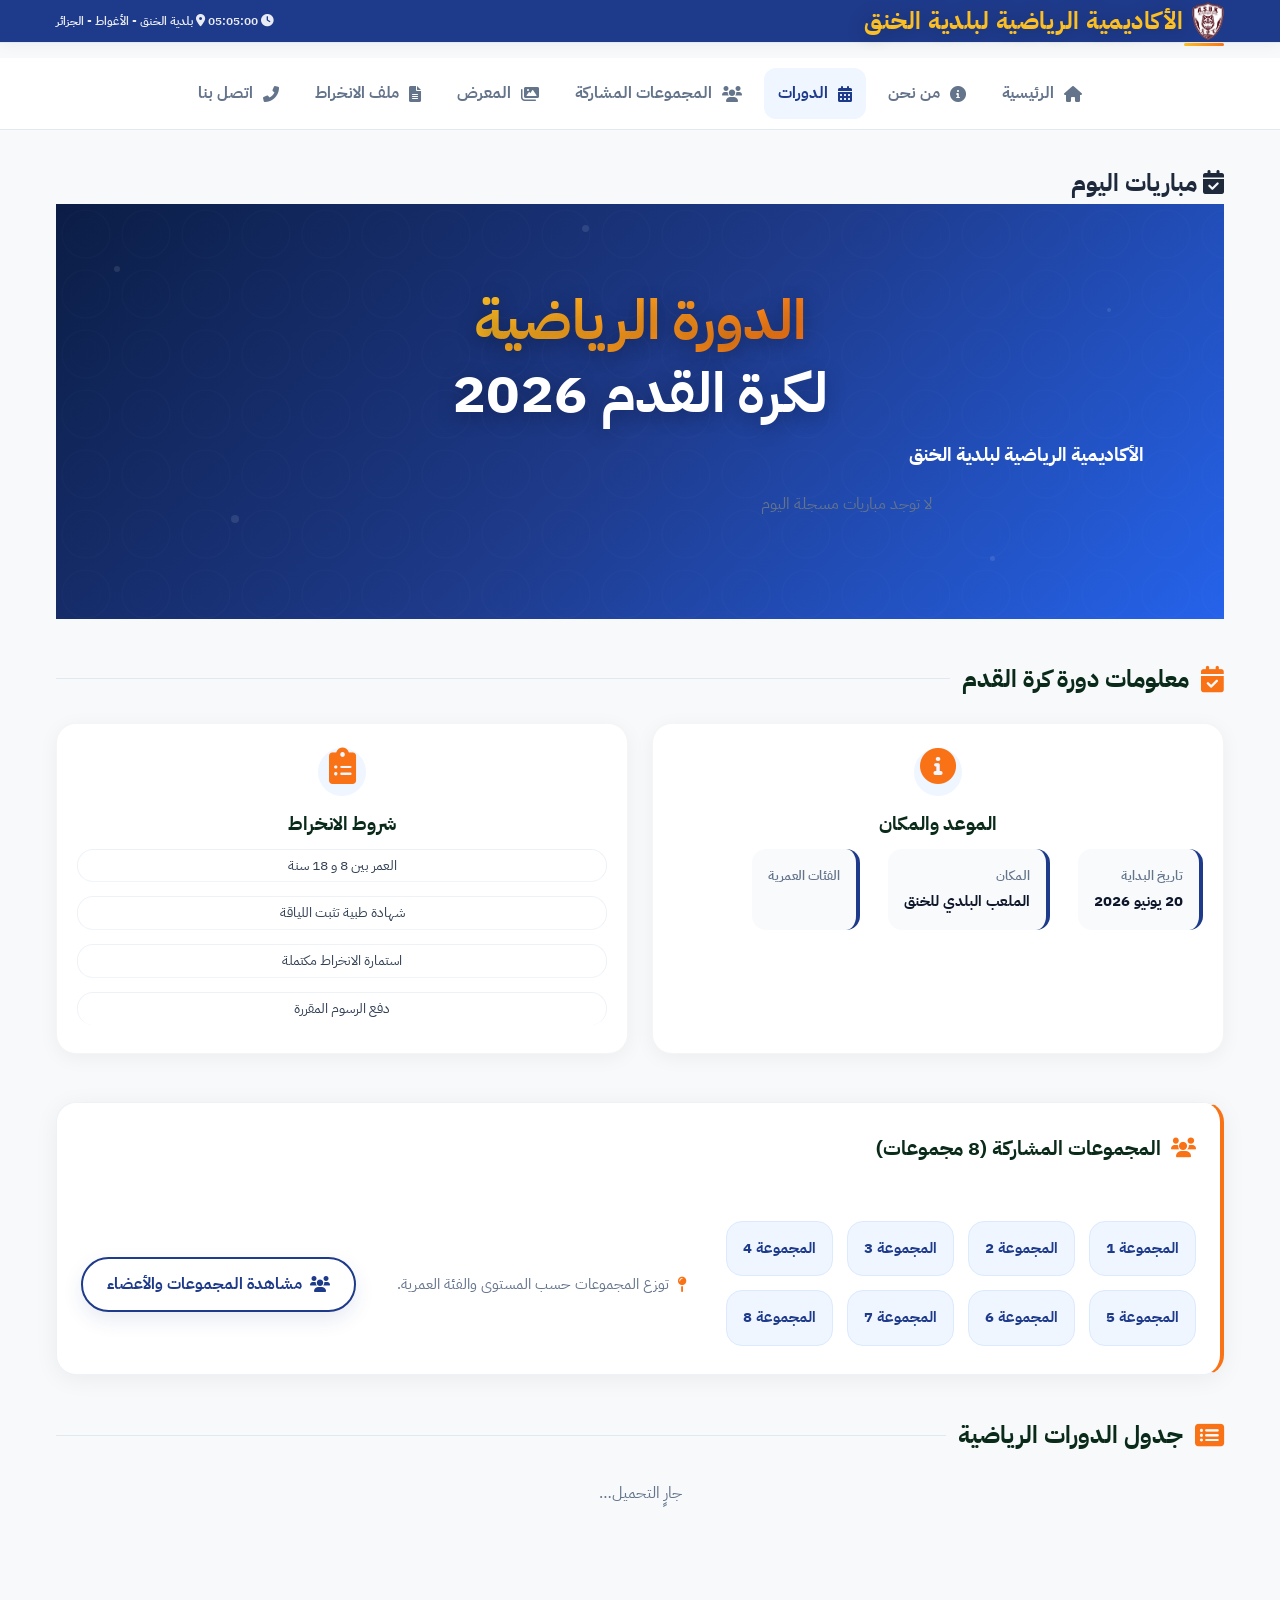
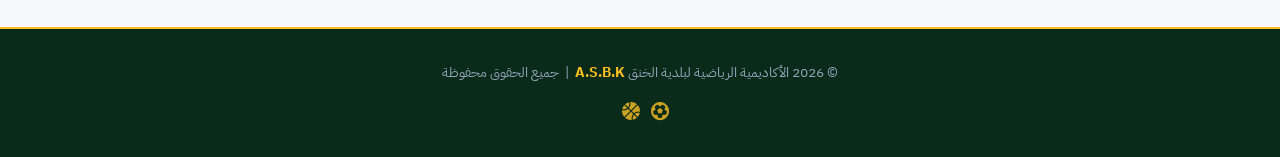
==== courses.html @ 7b136659 "Add files via upload" ====
<!DOCTYPE html>
<html lang="ar" dir="rtl">
<head>
    <meta charset="UTF-8">
    <meta name="viewport" content="width=device-width, initial-scale=1.0">
    <title>الدورات الرياضية - A.S.B.K</title>
    <link rel="stylesheet" href="https://cdnjs.cloudflare.com/ajax/libs/font-awesome/6.0.0-beta3/css/all.min.css">
    <link href="https://fonts.googleapis.com/css2?family=Material+Symbols+Outlined:wght,FILL@100..700,0..1&display=swap" rel="stylesheet">
    <link rel="stylesheet" href="styles.css">
</head>
<style>
        * {
            margin: 0;
            padding: 0;
            box-sizing: border-box;
            -webkit-tap-highlight-color: transparent;
        }

        body {
            font-family: 'IBM Plex Sans Arabic', sans-serif;
            background-color: #f7f9fb;
            color: #1e293b;
            min-height: 100vh;
            display: flex;
            flex-direction: column;
            overflow-x: hidden;
        }

        /* Hero Section Styles */
        .hero-gradient {
            background: linear-gradient(135deg, #0b1d45 0%, #1e3a8a 50%, #2563eb 100%);
            position: relative;
            overflow: hidden;
            padding: 50px 16px 70px;
            min-height: auto;
        }

        .hero-gradient::before {
            content: '';
            position: absolute;
            inset: 0;
            background: url('data:image/svg+xml,<svg xmlns="http://www.w3.org/2000/svg" viewBox="0 0 100 100"><circle cx="50" cy="50" r="40" fill="none" stroke="rgba(255,255,255,0.05)" stroke-width="2"/><circle cx="50" cy="50" r="25" fill="none" stroke="rgba(255,255,255,0.03)" stroke-width="1"/></svg>') repeat;
            background-size: 60px 60px;
            opacity: 0.3;
            pointer-events: none;
        }

        .hero-particles {
            position: absolute;
            inset: 0;
            overflow: hidden;
            pointer-events: none;
        }

        .particle {
            position: absolute;
            width: 4px;
            height: 4px;
            background: rgba(255, 255, 255, 0.1);
            border-radius: 50%;
            animation: float-particle 20s infinite linear;
        }

        .particle:nth-child(1) {
            left: 5%;
            top: 15%;
            animation-delay: 0s;
            width: 6px;
            height: 6px;
        }
        .particle:nth-child(2) {
            left: 90%;
            top: 25%;
            animation-delay: 3s;
            width: 4px;
            height: 4px;
        }
        .particle:nth-child(3) {
            left: 15%;
            top: 75%;
            animation-delay: 5s;
            width: 8px;
            height: 8px;
        }
        .particle:nth-child(4) {
            left: 80%;
            top: 85%;
            animation-delay: 7s;
            width: 5px;
            height: 5px;
        }
        .particle:nth-child(5) {
            left: 45%;
            top: 5%;
            animation-delay: 10s;
            width: 7px;
            height: 7px;
        }

        @keyframes float-particle {
            0% {
                transform: translateY(0px) rotate(0deg);
                opacity: 0;
            }
            10% {
                opacity: 1;
            }
            90% {
                opacity: 1;
            }
            100% {
                transform: translateY(-100vh) rotate(720deg);
                opacity: 0;
            }
        }

        .hero-title {
            text-shadow: 0 4px 20px rgba(0, 0, 0, 0.3);
            animation: fadeSlideDown 0.6s ease-out;
            font-size: clamp(24px, 7vw, 56px);
            line-height: 1.3;
            text-align: center;
            color: #fff;
        }

        .hero-title .highlight {
            background: linear-gradient(135deg, #fbbf24, #f97316);
            -webkit-background-clip: text;
            -webkit-text-fill-color: transparent;
            background-clip: text;
            display: inline-block;
        }

        .match-card {
            background: rgba(255, 255, 255, 0.06);
            backdrop-filter: blur(8px);
            -webkit-backdrop-filter: blur(8px);
            border: 1px solid rgba(255, 255, 255, 0.08);
            transition: transform 0.3s ease, box-shadow 0.3s ease;
            animation: fadeSlideUp 0.6s ease-out 0.15s both;
            padding: 20px 16px !important;
            border-radius: 20px !important;
        }

        .match-card:active {
            transform: scale(0.98);
        }

        .team-circle {
            width: clamp(56px, 15vw, 80px);
            height: clamp(56px, 15vw, 80px);
            border-radius: 50%;
            display: flex;
            align-items: center;
            justify-content: center;
            font-size: clamp(10px, 2.5vw, 14px);
            font-weight: 700;
            color: white;
            box-shadow: 0 8px 25px rgba(0, 0, 0, 0.3);
            transition: transform 0.2s ease;
            position: relative;
            flex-shrink: 0;
        }

        .team-circle:active {
            transform: scale(0.95);
        }

        .team-circle.red {
            background: linear-gradient(135deg, #dc2626, #991b1b);
        }

        .team-circle.blue {
            background: linear-gradient(135deg, #2563eb, #1e3a8a);
        }

        .team-circle i {
            font-size: clamp(16px, 4vw, 28px);
        }

        .team-name {
            font-size: clamp(14px, 3.5vw, 24px);
            font-weight: 700;
            color: white;
            margin-top: 6px;
        }

        .vs-badge {
            background: linear-gradient(135deg, #f97316, #ea580c);
            width: clamp(40px, 10vw, 60px);
            height: clamp(40px, 10vw, 60px);
            border-radius: 50%;
            display: flex;
            align-items: center;
            justify-content: center;
            font-size: clamp(14px, 3.5vw, 20px);
            font-weight: 900;
            color: white;
            box-shadow: 0 0 30px rgba(249, 115, 22, 0.3);
            animation: pulse-vs 2s infinite;
            flex-shrink: 0;
        }

        @keyframes pulse-vs {
            0%,
            100% {
                transform: scale(1);
                box-shadow: 0 0 20px rgba(249, 115, 22, 0.3);
            }
            50% {
                transform: scale(1.06);
                box-shadow: 0 0 40px rgba(249, 115, 22, 0.5);
            }
        }

        .match-info {
            font-size: clamp(12px, 2.8vw, 18px);
            color: rgba(255, 255, 255, 0.8);
        }

        .match-info i {
            color: #fbbf24;
        }

        .matches-grid {
            display: grid;
            grid-template-columns: 1fr;
            gap: 20px;
            margin-top: 20px;
        }

        .match-row {
            display: flex;
            align-items: center;
            justify-content: center;
            gap: clamp(16px, 4vw, 40px);
            padding: 8px 0;
        }

        .match-divider {
            display: none;
        }

        /* Countdown Styles */
        .countdown-grid {
            display: grid;
            grid-template-columns: repeat(4, 1fr);
            gap: 8px;
            max-width: 320px;
            margin: 0 auto;
        }

        .countdown-item {
            background: rgba(255, 255, 255, 0.06);
            backdrop-filter: blur(4px);
            -webkit-backdrop-filter: blur(4px);
            border: 1px solid rgba(255, 255, 255, 0.08);
            border-radius: 12px;
            padding: 10px 4px;
            text-align: center;
            transition: all 0.2s ease;
        }

        .countdown-item:active {
            transform: scale(0.95);
        }

        .countdown-number {
            font-size: clamp(20px, 6vw, 36px);
            font-weight: 800;
            display: block;
            line-height: 1.2;
            background: linear-gradient(135deg, #fbbf24, #f59e0b);
            -webkit-background-clip: text;
            -webkit-text-fill-color: transparent;
            background-clip: text;
            font-variant-numeric: tabular-nums;
        }

        .countdown-label {
            font-size: clamp(9px, 2vw, 12px);
            text-transform: uppercase;
            opacity: 0.6;
            letter-spacing: 0.5px;
            display: block;
            margin-top: 2px;
            color: #e2e8f0;
            font-weight: 500;
        }

        .countdown-message {
            font-size: clamp(13px, 3vw, 18px);
            color: rgba(255, 255, 255, 0.8);
            display: flex;
            align-items: center;
            justify-content: center;
            gap: 8px;
            flex-wrap: wrap;
            padding: 0 8px;
        }

        .countdown-message i {
            color: #fbbf24;
        }

        /* Buttons */
        .hero-buttons {
            display: flex;
            flex-direction: column;
            align-items: center;
            gap: 10px;
            width: 100%;
            max-width: 320px;
            margin: 0 auto;
        }

        .hero-btn {
            padding: 14px 20px;
            border-radius: 14px;
            font-weight: 700;
            font-size: clamp(14px, 3.2vw, 16px);
            transition: all 0.2s ease;
            display: inline-flex;
            align-items: center;
            justify-content: center;
            gap: 10px;
            text-decoration: none;
            width: 100%;
            min-height: 52px;
            touch-action: manipulation;
            -webkit-tap-highlight-color: transparent;
        }

        .hero-btn:active {
            transform: scale(0.96);
        }

        .hero-btn-primary {
            background: linear-gradient(135deg, #f97316, #ea580c);
            color: white;
            box-shadow: 0 8px 30px rgba(249, 115, 22, 0.25);
        }

        .hero-btn-primary:active {
            box-shadow: 0 4px 15px rgba(249, 115, 22, 0.3);
        }

        .hero-btn-secondary {
            background: rgba(255, 255, 255, 0.08);
            color: white;
            border: 1px solid rgba(255, 255, 255, 0.15);
            backdrop-filter: blur(8px);
            -webkit-backdrop-filter: blur(8px);
        }

        .hero-btn-secondary:active {
            background: rgba(255, 255, 255, 0.15);
        }

        /* Animations */
        @keyframes fadeSlideDown {
            from {
                opacity: 0;
                transform: translateY(-20px);
            }
            to {
                opacity: 1;
                transform: translateY(0);
            }
        }

        @keyframes fadeSlideUp {
            from {
                opacity: 0;
                transform: translateY(20px);
            }
            to {
                opacity: 1;
                transform: translateY(0);
            }
        }

        /* Container */
        .container-custom {
            width: 100%;
            max-width: 480px;
            margin: 0 auto;
            padding: 0 8px;
        }

        /* Mobile First - extra small screens */
        @media (max-width: 360px) {
            .hero-gradient {
                padding: 30px 8px 40px;
            }

            .countdown-grid {
                gap: 5px;
                max-width: 260px;
            }

            .countdown-item {
                padding: 6px 2px;
                border-radius: 10px;
            }

            .countdown-number {
                font-size: 18px;
            }

            .hero-btn {
                padding: 12px 16px;
                font-size: 13px;
                min-height: 46px;
            }

            .match-card {
                padding: 14px 10px !important;
            }

            .vs-badge {
                width: 34px;
                height: 34px;
                font-size: 12px;
            }
        }

        /* Tablet and small laptops */
        @media (min-width: 768px) {
            .hero-gradient {
                padding: 80px 24px 100px;
                min-height: auto;
            }

            .container-custom {
                max-width: 768px;
            }

            .hero-buttons {
                flex-direction: row;
                max-width: 100%;
                justify-content: center;
                gap: 16px;
            }

            .hero-btn {
                width: auto;
                min-width: 180px;
                padding: 16px 32px;
            }

            .match-card {
                padding: 40px 48px !important;
                border-radius: 28px !important;
            }

            .countdown-grid {
                max-width: 400px;
                gap: 12px;
            }

            .countdown-item {
                padding: 16px 12px;
                border-radius: 16px;
            }
        }

        @media (min-width: 1024px) {
            .container-custom {
                max-width: 1024px;
            }

            .hero-btn {
                min-width: 200px;
                padding: 18px 40px;
                font-size: 18px;
            }

            .hero-btn:hover {
                transform: translateY(-3px) scale(1.02);
            }

            .hero-btn-primary:hover {
                box-shadow: 0 12px 40px rgba(249, 115, 22, 0.5);
            }

            .hero-btn-secondary:hover {
                background: rgba(255, 255, 255, 0.15);
                border-color: rgba(255, 255, 255, 0.3);
            }

            .team-circle:hover {
                transform: scale(1.08) rotate(-5deg);
            }

            .matches-grid {
                grid-template-columns: 1fr 1fr;
                gap: 24px;
                max-width: 800px;
                margin-left: auto;
                margin-right: auto;
            }

            .match-card {
                padding: 32px 24px !important;
            }
        }
    </style>
<body data-page="courses">

<div class="top-bar">
    <div class="academy-strip">
        <div class="container academy-strip-inner">
            <div class="academy-name"><img src="logo.png" alt="شعار الأكاديمية" ><span>الأكاديمية الرياضية لبلدية الخنق</span></div>
            <div class="academy-details">
                <span><i class="fas fa-clock"></i> <span class="current-datetime"></span></span>
                <span><i class="fas fa-map-marker-alt"></i> بلدية الخنق - الأغواط - الجزائر</span>
            </div>
        </div>
    </div>
    <div class="mobile-appbar">
        <button type="button" id="hamburger" class="material-symbols-outlined text-primary dark:text-primary-fixed hover:opacity-80 transition-opacity active:scale-95 transition-transform duration-200" aria-label="القائمة" aria-expanded="false">
            menu
        </button>
        <h1 class="font-headline-md text-headline-md font-bold text-primary dark:text-primary-fixed">
            A.S.B.K
        </h1>
    </div>
</div>

<div class="navbar">
    <div class="container">
        <ul class="nav-links" id="navLinks">
            <li><a href="index.html"><i class="fas fa-home"></i> الرئيسية</a></li>
            <li><a href="about.html"><i class="fas fa-info-circle"></i> من نحن</a></li>
            <li><a href="courses.html" class="active"><i class="fas fa-calendar-alt"></i> الدورات</a></li>
            <li><a href="teams.html"><i class="fas fa-users"></i> المجموعات المشاركة</a></li>
            <li><a href="gallery.html"><i class="fas fa-images"></i> المعرض</a></li>
            <li><a href="enroll.html"><i class="fas fa-file-alt"></i> ملف الانخراط</a></li>
            <li><a href="contact.html"><i class="fas fa-phone-alt"></i> اتصل بنا</a></li>
        </ul>
    </div>
</div>

<div class="container">
    <section>
        <h2 class="section-match"><i class="fas fa-calendar-check"></i>  مباريات اليوم </h2>
       
        <!-- Hero Section -->
        <section class="hero-gradient" role="banner" aria-label="القسم الرئيسي">
            <!-- Floating Particles -->
            <div class="hero-particles">
                <div class="particle"></div>
                <div class="particle"></div>
                <div class="particle"></div>
                <div class="particle"></div>
                <div class="particle"></div>
            </div>

            <div class="container-custom relative z-10 text-center">
                <!-- Title -->
                <h1 class="hero-title font-black mb-4 md:mb-6 text-white">
                    <span class="highlight">الدورة الرياضية</span>
                    <br class="block sm:hidden">
                    لكرة القدم 2026
                </h1>
                <h3  style="color: white;">  الأكاديمية الرياضية لبلدية الخنق </h3>
                <!-- Match Card -->
                <div class="matches-grid" id="matchesContainer">
                    <p class="loading-text-simple">جارٍ تحميل المباريات…</p>
                </div>

                <!-- Countdown Timer -->
                
                
            </div>
        </section>
    </main>
        <h2 class="section-title"><i class="fas fa-calendar-check"></i> معلومات دورة كرة القدم</h2>
        <div class="card-grid">
            <div class="card">
                <i class="fas fa-info-circle"></i>
                <h3>الموعد والمكان</h3>
                <div class="tournament-meta">
                    <div class="meta-item">
                        <strong>تاريخ البداية</strong>
                        <span data-key="start_date">20 يونيو 2026</span>
                    </div>
                    <div class="meta-item">
                        <strong>المكان</strong>
                        <span data-key="location">الملعب البلدي للخنق</span>
                    </div>
                    <div class="meta-item">
                        <strong>الفئات العمرية</strong>
                        <span data-key="age_groups">    </span>
                    </div>
                </div>
            </div>
            <div class="card">
                <i class="fas fa-clipboard-list"></i>
                <h3>شروط الانخراط</h3>
                <ul id="enrollmentConditionsContainer" class="conditions-list">
                    <li>العمر بين 8 و 18 سنة</li>
                    <li>شهادة طبية تثبت اللياقة</li>
                    <li>استمارة الانخراط مكتملة</li>
                    <li>دفع الرسوم المقررة</li>
                </ul>
                </div>
        </div>

        <div class="tournament-info">
            <h3 class="info-title"><i class="fas fa-users"></i> المجموعات المشاركة (8 مجموعات)</h3>
            <div class="groups-list">
                <span>المجموعة 1</span>
                <span>المجموعة 2</span>
                <span>المجموعة 3</span>
                <span>المجموعة 4</span>
                <span>المجموعة 5</span>
                <span>المجموعة 6</span>
                <span>المجموعة 7</span>
                <span>المجموعة 8</span>
            </div>
            <p class="groups-note"><i class="fas fa-map-pin"></i> توزع المجموعات حسب المستوى والفئة العمرية.</p>
            <a href="teams.html" class="btn btn-outline"><i class="fas fa-users"></i> مشاهدة المجموعات والأعضاء</a>
        </div>

        <h2 class="section-title" class="mt-40 section-title"><i class="fas fa-list-alt"></i> جدول الدورات الرياضية</h2>
        <div class="card-grid" id="coursesContainer"><p class="loading-text">جارٍ التحميل…</p></div>
    </section>
</div>

<footer>
    <div class="container">
        <p>© 2026 الأكاديمية الرياضية لبلدية الخنق <strong>A.S.B.K</strong> &nbsp;|&nbsp; جميع الحقوق محفوظة</p>
        <p class="footer-text">
            <i class="fas fa-futbol"></i> <i class="fas fa-basketball-ball"></i> <i class="fas fa-hand-ball"></i>
        </p>
    </div>
</footer>

<script>
    const hamburger = document.getElementById('hamburger');
    const navLinks = document.getElementById('navLinks');

    hamburger.addEventListener('click', () => {
        navLinks.classList.toggle('open');
        hamburger.setAttribute('aria-expanded', navLinks.classList.contains('open'));
        hamburger.textContent = navLinks.classList.contains('open') ? 'close' : 'menu';
    });

    document.querySelectorAll('.nav-links a').forEach(link => {
        link.addEventListener('click', () => {
            navLinks.classList.remove('open');
            hamburger.setAttribute('aria-expanded', 'false');
            hamburger.textContent = 'menu';
        });
    });
</script>

<script src="site.js"></script>
</body>
</html>
---- styles.css ----
@import url('https://fonts.googleapis.com/css2?family=IBM+Plex+Sans+Arabic:wght@300;400;500;600;700;800;900&display=swap');

* {
    margin: 0;
    padding: 0;
    box-sizing: border-box;
}

:root {
    --primary: #1e3a8a;
    --primary-light: #3b82f6;
    --secondary: #f97316;
    --secondary-dark: #ea580c;
    --dark: #1e293b;
    --muted: #64748b;
    --light: #f7f9fb;
    --surface: #ffffff;
    --line: #e2e8f0;
    --soft-blue: #eff6ff;
    --soft-orange: #fff7ed;
    --shadow: 0 10px 30px rgba(30, 58, 138, 0.08);
    --shadow-hover: 0 18px 42px rgba(30, 58, 138, 0.14);
    --radius: 16px;
}

html {
    scroll-behavior: smooth;
}

body {
    min-height: 100vh;
    display: flex;
    flex-direction: column;
    background-color: var(--light);
    background-image: radial-gradient(rgba(30, 58, 138, 0.06) 0.7px, transparent 0.7px);
    background-size: 24px 24px;
    color: var(--dark);
    font-family: 'IBM Plex Sans Arabic', Tahoma, 'Segoe UI', sans-serif;
    line-height: 1.7;
}

a {
    color: inherit;
    text-decoration: none;
}

.container {
    width: min(100% - 32px, 1200px);
    margin-inline: auto;
    padding: 0;
}

/* Top identity bar */
.top-bar {
    position: sticky;
    top: 0;
    z-index: 1000;
    background: rgba(255, 255, 255, 0.92);
    border-bottom: 1px solid var(--line);
    box-shadow: 0 2px 14px rgba(15, 23, 42, 0.05);
    backdrop-filter: blur(10px);
}

.academy-strip {
    background: var(--primary);
    color: #fff;
    padding: 2px 0;
}

.academy-strip-inner {
    display: flex;
    justify-content: space-between;
    align-items: center;
    gap: 18px;
}

.academy-name {
    color: #fbbf24;
    font-weight: 800;
    font-size: clamp(18px, 4vw, 24px);
    text-shadow: 0 2px 20px rgba(0, 0, 0, 0.3);
    letter-spacing: 0.5px;
    line-height: 1.2;
    position: relative;
    display: flex;
    align-items: center;
    gap: 8px;
}

.academy-name img {
    height: 38px !important;
    width: auto !important;
    margin: 0 !important;
}

.academy-name::after {
    content: '';
    position: absolute;
    bottom: -6px;
    right: 0;
    width: 40px;
    height: 3px;
    background: linear-gradient(90deg, #fbbf24, #f97316);
    border-radius: 2px;
}

.academy-details {
    color: rgba(255, 255, 255, 0.9);
    font-size: 0.78rem;
    font-weight: 600;
}

.mobile-appbar {
    width: min(100%, 1200px);
    min-height: 60px;
    margin-inline: auto;
    padding: 0 16px;
    display: flex;
    align-items: center;
    justify-content: space-between;
    gap: 16px;
}

.material-symbols-outlined {
    font-family: 'Material Symbols Outlined';
    font-weight: normal;
    font-style: normal;
    font-size: 24px;
    line-height: 1;
    letter-spacing: normal;
    text-transform: none;
    display: inline-block;
    white-space: nowrap;
    direction: ltr;
    -webkit-font-feature-settings: 'liga';
    -webkit-font-smoothing: antialiased;
    font-variation-settings: 'FILL' 0, 'wght' 500, 'GRAD' 0, 'opsz' 48;
}

.mobile-appbar button {
    width: 44px;
    height: 44px;
    display: grid;
    place-items: center;
    border: 0;
    border-radius: 12px;
    background: transparent;
    color: var(--primary);
    cursor: pointer;
    transition: opacity 0.2s ease, transform 0.2s ease, background 0.2s ease;
}

.mobile-appbar button:hover {
    background: var(--soft-blue);
    opacity: 0.86;
}

.mobile-appbar button:active {
    transform: scale(0.95);
}

.mobile-appbar h1 {
    color: var(--primary);
    font-size: 1.7rem;
    font-weight: 900;
    line-height: 1;
}

.mobile-crest {
    width: 42px;
    height: 42px;
    overflow: hidden;
    border: 2px solid var(--secondary);
    border-radius: 999px;
    box-shadow: 0 8px 18px rgba(249, 115, 22, 0.18);
}

.mobile-crest img {
    width: 100%;
    height: 100%;
    display: block;
    object-fit: cover;
}

.logo-area {
    display: flex;
    align-items: center;
    gap: 12px;
}

.logo-area i {
    width: 44px;
    height: 44px;
    display: grid;
    place-items: center;
    border-radius: 12px;
    color: #fff;
    background: linear-gradient(135deg, var(--primary), var(--primary-light));
    box-shadow: var(--shadow);
}

.logo-area h1 {
    color: var(--primary);
    font-size: 1.7rem;
    font-weight: 900;
}

.logo-area span,
.social-icons {
    display: none;
}

/* Navigation */
.navbar {
    position: sticky;
    top: 58px;
    z-index: 999;
    background: rgba(255, 255, 255, 0.92);
    border-bottom: 1px solid var(--line);
    backdrop-filter: blur(10px);
}

.navbar .container {
    padding-block: 10px;
}

.nav-links {
    display: none;
    list-style: none;
}

.nav-links.open {
    display: flex;
}

.nav-links li a {
    display: flex;
    align-items: center;
    gap: 10px;
    padding: 12px 14px;
    color: var(--muted);
    font-weight: 700;
    border-radius: 12px;
    transition: color 0.22s ease, background 0.22s ease, transform 0.22s ease;
}

.nav-links li a:hover,
.nav-links li a.active {
    color: var(--primary);
    background: var(--soft-blue);
}

/* Hero */
.hero {
    position: relative;
    overflow: hidden;
    min-height: 570px;
    display: flex;
    align-items: end;
    margin: 0;
    color: #fff;
    background: linear-gradient(135deg, var(--primary), #1e3a8a, var(--primary-light));
    background-size: cover;
}

.hero .container {
    padding: 54px 0;
    display: flex;
    flex-direction: column;
    align-items: flex-start;
    text-align: right;
}

.hero h2 {
    max-width: 760px;
    margin-bottom: 22px;
    font-size: clamp(2.05rem, 7vw, 4rem);
    line-height: 1.08;
    font-weight: 900;
    text-shadow: 0 12px 28px rgba(0, 0, 0, 0.28);
}

.hero h2 i {
    color: var(--secondary);
}

.countdown {
    width: min(100%, 760px);
    margin-bottom: 24px;
}

.countdown h3 {
    margin-bottom: 12px;
    color: #fed7aa;
    font-size: 1.15rem;
    font-weight: 800;
}

.countdown-grid {
    display: grid;
    grid-template-columns: repeat(4, minmax(0, 1fr));
    gap: 10px;
}

.countdown-item {
    padding: 14px 8px;
    text-align: center;
    border: 1px solid rgba(255, 255, 255, 0.16);
    border-radius: 16px;
    background: rgba(255, 255, 255, 0.1);
    backdrop-filter: blur(12px);
}

.countdown-item span {
    display: block;
    color: #fdba74;
    font-size: clamp(1.5rem, 7vw, 2.4rem);
    font-weight: 900;
    line-height: 1.1;
}

.countdown-item small {
    color: rgba(255, 255, 255, 0.75);
    font-size: 0.82rem;
}

.hero-buttons {
    display: flex;
    flex-wrap: wrap;
    gap: 12px;
}

.btn {
    min-height: 48px;
    display: inline-flex;
    align-items: center;
    justify-content: center;
    gap: 8px;
    padding: 12px 24px;
    border: 0;
    border-radius: 999px;
    background: var(--secondary);
    color: #fff;
    font-weight: 800;
    cursor: pointer;
    box-shadow: 0 10px 24px rgba(249, 115, 22, 0.22);
    transition: transform 0.24s ease, box-shadow 0.24s ease, background 0.24s ease, color 0.24s ease;
}

.btn:hover {
    transform: translateY(-2px);
    background: var(--secondary-dark);
    box-shadow: 0 16px 30px rgba(249, 115, 22, 0.28);
}

.btn-outline {
    color: var(--primary);
    background: #fff;
    border: 2px solid var(--primary);
    box-shadow: 0 8px 20px rgba(30, 58, 138, 0.1);
}

.hero .btn-outline {
    color: #fff;
    background: rgba(255, 255, 255, 0.08);
    border-color: rgba(255, 255, 255, 0.24);
    backdrop-filter: blur(10px);
}

.btn-outline:hover {
    color: #fff;
    background: var(--primary);
}

/* Tournament Banner */
.tournament-banner {
    margin: 20px 0;
    border-radius: var(--radius);
    overflow: hidden;
    box-shadow: var(--shadow);
}
.tournament-banner img {
    width: 100%;
    height: auto;
    display: block;
    max-height: 400px;
    object-fit: cover;
}

/* Main sections */
section {
    margin: 0;
    padding: 48px 0;
}

.section-title {
    margin-bottom: 28px;
    display: flex;
    align-items: center;
    gap: 12px;
    color: var(--dark);
    font-size: clamp(1.7rem, 4vw, 2.4rem);
    font-weight: 900;
}

.section-title i {
    color: var(--primary);
}

.section-title::after {
    content: "";
    flex: 1;
    height: 1px;
    background: var(--line);
}

.card-grid {
    display: grid;
    grid-template-columns: repeat(auto-fit, minmax(260px, 1fr));
    gap: 24px;
}

.card,
.contact-item,
.download-box,
.tournament-info,
.map-placeholder {
    border: 1px solid #eef2f7;
    border-radius: 24px;
    background: var(--surface);
    box-shadow: var(--shadow);
}

.card {
    overflow: hidden;
    padding: 28px;
    transition: transform 0.3s ease, box-shadow 0.3s ease;
}

.card:hover,
.contact-item:hover,
.gallery-item:hover {
    transform: translateY(-4px);
    box-shadow: var(--shadow-hover);
}

.card i {
    width: 48px;
    height: 48px;
    display: inline-grid;
    place-items: center;
    margin-bottom: 18px;
    border-radius: 999px;
    color: var(--primary);
    background: var(--soft-blue);
    font-size: 1.25rem;
}

.card h3 {
    margin-bottom: 12px;
    color: var(--dark);
    font-size: 1.25rem;
    font-weight: 800;
}

.card p,
.card li {
    color: var(--muted);
    font-size: 1rem;
}

.card ul {
    list-style: none;
}

.card ul li {
    padding: 9px 0;
    border-bottom: 1px solid #f1f5f9;
}

.card ul li:last-child {
    border-bottom: 0;
}

.conditions-list {
    list-style: none;
    display: grid;
    gap: 14px;
    margin: 0;
}

.conditions-list li {
    position: relative;
    padding: 16px 18px;
    border: 1px solid #eef2f7;
    border-radius: 16px;
    background: #fff;
    color: var(--muted);
    font-size: 1rem;
}

.card-media {
    height: 170px;
    margin: -28px -28px 24px;
    background-position: center;
    background-size: cover;
}

.card-media-tournament {
    background-image: linear-gradient(to top, rgba(30, 58, 138, 0.58), transparent), url("https://images.unsplash.com/photo-1526232761682-d26e03ac148e?auto=format&fit=crop&w=900&q=80");
}

.card-media-groups {
    background-image: linear-gradient(to top, rgba(30, 58, 138, 0.52), transparent), url("https://images.unsplash.com/photo-1522778119026-d647f0596c20?auto=format&fit=crop&w=900&q=80");
}

.card-media-enroll {
    background-image: linear-gradient(to top, rgba(30, 58, 138, 0.52), transparent), url("https://images.unsplash.com/photo-1579952363873-27f3bade9f55?auto=format&fit=crop&w=900&q=80");
}

/* Tournament info and groups */
.tournament-info {
    padding: 28px;
}

.tournament-info-text {
    margin-bottom: 22px;
}

.info-label {
    width: fit-content;
    display: inline-flex;
    align-items: center;
    gap: 8px;
    margin-bottom: 12px;
    padding: 7px 14px;
    border-radius: 999px;
    color: #9a3412;
    background: var(--soft-orange);
    font-weight: 800;
}

.tournament-info-text p {
    color: var(--muted);
    font-weight: 600;
}

.tournament-meta {
    display: grid;
    grid-template-columns: repeat(auto-fit, minmax(210px, 1fr));
    gap: 14px;
}

.meta-item {
    padding: 16px;
    border-right: 4px solid var(--primary);
    border-radius: 14px;
    background: #f8fafc;
}

.meta-item i {
    color: var(--primary);
}

.meta-item strong {
    display: block;
    color: var(--dark);
    font-size: 0.95rem;
}

.meta-item span {
    display: block;
    color: var(--muted);
    font-weight: 700;
}

        .groups-list {
            display: grid;
            grid-template-columns: repeat(auto-fit, minmax(120px, 1fr));
            gap: 12px;
            margin-top: 16px;
        }

        .groups-list span,
        .badge {
            display: inline-flex;
            align-items: center;
            justify-content: center;
            padding: 11px 12px;
            border: 1px solid #dbeafe;
            border-radius: 14px;
            color: var(--primary);
            background: var(--soft-blue);
            font-weight: 800;
            transition: background 0.24s ease, color 0.24s ease;
        }

        .groups-list span:hover {
            color: #fff;
            background: var(--primary-light);
        }

        @media (min-width: 1024px) {
            .groups-list {
                grid-template-columns: repeat(4, 1fr);
                gap: 14px;
            }
            .groups-list span {
                padding: 14px 16px;
                font-size: 15px;
                border-radius: 16px;
            }
        }

        .tournament-info .info-title {
            display: flex;
            align-items: center;
            gap: 10px;
            font-size: 18px;
            font-weight: 800;
            color: #0a2a1a;
            margin-bottom: 14px;
            width: 100%;
        }

        .tournament-info .info-title i {
            color: #f97316;
            font-size: 20px;
        }

        .tournament-info .groups-note {
            display: flex;
            align-items: center;
            gap: 8px;
            margin-top: 16px;
            color: #64748b;
            font-size: 14px;
        }

        .tournament-info .groups-note i {
            color: #f97316;
        }

        .tournament-info .btn-outline {
            margin-top: 18px;
            display: inline-flex;
        }

        @media (min-width: 1024px) {
            .tournament-info {
                padding: 32px 28px;
                gap: 28px;
            }
            .tournament-info .info-title {
                font-size: 20px;
                margin-bottom: 16px;
            }
            .tournament-info .groups-note {
                font-size: 15px;
                margin-top: 18px;
            }
        }

        .course-card {
            text-align: right;
        }

        .course-card > i {
            display: flex;
            align-items: center;
            justify-content: center;
            width: 56px;
            height: 56px;
            margin: 0 auto 16px;
            border-radius: 16px;
            font-size: 24px;
            color: #fff;
            background: linear-gradient(135deg, var(--primary), var(--primary-light));
            box-shadow: 0 8px 20px rgba(30, 58, 138, 0.2);
        }

        .course-card h3 {
            font-size: 20px;
            font-weight: 800;
            color: #0a2a1a;
            margin-bottom: 10px;
            text-align: center;
        }

        .course-card .course-desc {
            color: #475569;
            font-size: 14px;
            text-align: center;
            margin-bottom: 16px;
            padding-bottom: 14px;
            border-bottom: 1px solid #e2e8f0;
        }

        .course-card .course-meta {
            display: flex;
            flex-direction: column;
            gap: 8px;
            text-align: right;
        }

        .course-card .course-meta p {
            display: flex;
            align-items: baseline;
            gap: 8px;
            color: #475569;
            font-size: 14px;
            margin: 0;
            line-height: 1.5;
        }

        .course-card .course-meta strong {
            color: #0f172a;
            font-weight: 700;
            min-width: 110px;
            font-size: 13px;
        }

        .course-card .course-meta span {
            color: #334155;
            font-weight: 600;
        }

        @media (min-width: 1024px) {
            .course-card {
                padding: 32px 28px;
            }
            .course-card > i {
                width: 64px;
                height: 64px;
                font-size: 28px;
            }
            .course-card h3 {
                font-size: 22px;
                margin-bottom: 12px;
            }
            .course-card .course-desc {
                font-size: 15px;
                margin-bottom: 18px;
                padding-bottom: 16px;
            }
            .course-card .course-meta p {
                font-size: 15px;
            }
            .course-card .course-meta strong {
                font-size: 14px;
                min-width: 130px;
            }
        }

.tournament-path {
    display: grid;
    grid-template-columns: repeat(auto-fit, minmax(180px, 1fr));
    gap: 16px;
    margin-bottom: 28px;
}

.path-step {
    padding: 22px;
    text-align: center;
    border: 1px solid #eef2f7;
    border-radius: 20px;
    background: #fff;
    box-shadow: var(--shadow);
}

.path-step i {
    display: block;
    margin-bottom: 10px;
    color: var(--primary);
    font-size: 1.7rem;
}

.members-list {
    list-style: none;
}

.members-list li {
    display: flex;
    justify-content: space-between;
    gap: 12px;
    padding: 10px 0;
    border-bottom: 1px solid #f1f5f9;
}

/* Gallery, contact, downloads */
.gallery-grid,
.contact-grid {
    display: grid;
    grid-template-columns: repeat(auto-fit, minmax(220px, 1fr));
    gap: 22px;
}

.gallery-item,
.contact-item {
    padding: 28px;
    text-align: center;
    transition: transform 0.3s ease, box-shadow 0.3s ease;
}

.contact-item h4 {
    margin-bottom: 8px;
    color: var(--dark);
    font-size: 1.05rem;
    font-weight: 800;
}

.contact-item p {
    color: var(--muted);
    font-size: 0.95rem;
}

.contact-item a {
    color: var(--primary);
    font-weight: 700;
}

.gallery-item {
    border: 1px solid #eef2f7;
    border-radius: 24px;
    background: #fff;
    box-shadow: var(--shadow);
}

.gallery-item i,
.contact-item i {
    margin-bottom: 14px;
    color: var(--primary);
    font-size: 2rem;
}

.download-box {
    padding: 30px;
    display: flex;
    flex-wrap: wrap;
    align-items: center;
    justify-content: space-between;
    gap: 20px;
}

.download-box h3 {
    color: var(--primary);
    font-size: 1.4rem;
}

.map-placeholder {
    margin-top: 24px;
    padding: 34px;
    color: var(--primary);
    text-align: center;
    background: #f8fafc;
    border-style: dashed;
}

/* Footer */
footer {
    margin-top: auto;
    padding: 42px 0 32px;
    color: #fff;
    text-align: center;
    background: #0f172a;
}

footer .container {
    display: grid;
    gap: 12px;
}

footer p {
    color: #94a3b8;
}

footer strong,
footer i {
    color: #fdba74;
}

/* Mobile */
@media (max-width: 768px) {
    .container {
        width: min(100% - 28px, 1200px);
    }

    .academy-strip {
        padding: 7px 0;
    }

    .academy-strip-inner {
        justify-content: center;
        text-align: center;
    }

    .academy-name {
        font-size: clamp(16px, 4vw, 18px);
    }

    .academy-details {
        display: none;
    }

    .mobile-appbar {
        min-height: 64px;
        padding-inline: 0;
    }

    .mobile-appbar h1,
    .logo-area h1 {
        font-size: 1.45rem;
    }

    .navbar {
        top: 97px;
        background: transparent;
        border-bottom: 0;
        pointer-events: none;
    }

    .navbar .container {
        padding: 0;
    }

    .nav-links {
        position: absolute;
        top: 10px;
        left: 0;
        right: 0;
        flex-direction: column;
        gap: 4px;
        padding: 14px;
        border: 1px solid var(--line);
        border-radius: 18px;
        background: #fff;
        box-shadow: var(--shadow-hover);
        pointer-events: auto;
    }

    .nav-links.open {
        display: flex;
        animation: menuDrop 0.24s ease both;
    }

    @keyframes menuDrop {
        from {
            opacity: 0;
            transform: translateY(-10px);
        }
        to {
            opacity: 1;
            transform: translateY(0);
        }
    }

    .hero {
        min-height: 520px;
    }

    .hero .container {
        padding: 42px 0;
    }

    .countdown h3 {
        display: none;
    }

    .hero-buttons {
        width: 100%;
        flex-direction: column;
    }

    .btn {
        width: 100%;
    }

    section {
        padding: 36px 0;
    }

    .section-title::after {
        display: none;
    }

    .download-box {
        text-align: center;
    }
}

@media (min-width: 769px) {
    .mobile-appbar button,
    .mobile-crest,
    .mobile-appbar h1 {
        display: none;
    }

    .mobile-appbar {
        display: none;
    }

    .navbar .container {
        display: flex;
        justify-content: center;
    }

    .nav-links {
        display: flex;
        flex-wrap: wrap;
        gap: 8px;
    }

    .logo-area h1::before {
        content: "\f3ed";
        width: 44px;
        height: 44px;
        display: inline-grid;
        place-items: center;
        margin-inline-end: 12px;
        border-radius: 12px;
        color: #fff;
        background: linear-gradient(135deg, var(--primary), var(--primary-light));
        box-shadow: var(--shadow);
        font-family: "Font Awesome 5 Free";
        font-weight: 900;
        font-size: 1.35rem;
        vertical-align: middle;
    }
}

        /* ===== HERO فقط - باقي التنسيقات من styles.css ===== */
        .hero {
            position: relative;
            overflow: hidden;
            min-height: 100vh;
            height: 100vh;
            max-height: 85vh;
            display: flex;
            align-items: center;
            padding: 20px 16px 24px;
            margin: 0;
        }

        .hero::before {
            content: '';
            position: absolute;
            inset: 0;
            background-image: url('./back.jpg');
            background-size: cover;
            background-position: center;
            background-repeat: no-repeat;
            z-index: 0;
            transform: scale(1.05);
        }

        .hero::after {
            content: '';
            position: absolute;
            inset: 0;
            background: linear-gradient(135deg, rgba(10, 30, 15, 0.219) 0%, rgba(20, 60, 30, 0.88) 50%, rgba(8, 25, 15, 0.95) 100%);
            z-index: 1;
        }
        
        .hero-particles {
            position: absolute;
            inset: 0;
            overflow: hidden;
            pointer-events: none;
            z-index: 2;
        }
        
        .particle {
            position: absolute;
            width: 3px;
            height: 3px;
            background: rgba(255, 255, 255, 0.04);
            border-radius: 50%;
            animation: float-particle 25s infinite linear;
        }
        
        .particle:nth-child(1) { left: 10%; top: 20%; animation-delay: 0s; width: 4px; height: 4px; }
        .particle:nth-child(2) { left: 85%; top: 30%; animation-delay: 4s; width: 3px; height: 3px; }
        .particle:nth-child(3) { left: 20%; top: 70%; animation-delay: 7s; width: 5px; height: 5px; }
        .particle:nth-child(4) { left: 75%; top: 80%; animation-delay: 10s; width: 3px; height: 3px; }
        .particle:nth-child(5) { left: 50%; top: 10%; animation-delay: 13s; width: 4px; height: 4px; }
        
        @keyframes float-particle {
            0% { transform: translateY(0) rotate(0deg); opacity: 0; }
            15% { opacity: 1; }
            85% { opacity: 1; }
            100% { transform: translateY(-100vh) rotate(720deg); opacity: 0; }
        }

        @media (max-height: 700px) {
            .hero {
                max-height: 92vh;
                min-height: 92vh;
                padding: 16px 12px 20px;
            }
        }

        @media (min-height: 800px) {
            .hero {
                max-height: 80vh;
                min-height: 80vh;
            }
        }

        @media (min-width: 1024px) {
            .hero {
                max-height: 85vh;
                min-height: 85vh;
                padding: 40px 60px;
            }
        }

        .container-hero {
            width: 100%;
            max-width: 480px;
            margin: 0 auto;
            position: relative;
            z-index: 3;
            display: flex;
            flex-direction: column;
            gap: 24px;
        }

        @media (min-width: 640px) {
            .container-hero {
                max-width: 600px;
            }
        }

        @media (min-width: 1024px) {
            .container-hero {
                max-width: 1400px;
                display: grid;
                grid-template-columns: 1fr 1fr;
                gap: 80px;
                align-items: center;
                justify-items: center;
            }
            .hero-logo-wrapper {
                order: 2;
                justify-self: center;
            }
            .hero-content {
                order: 1;
                justify-self: center;
                text-align: right;
                max-width: 640px;
            }
        }

        .academy-logo-main {
            display: flex;
            flex-direction: column;
            align-items: center;
            gap: 8px;
        }

        .academy-logo-main .logo-icon {
            width: clamp(180px, 30vw, 380px);
            height: clamp(180px, 30vw, 380px);
            display: flex;
            align-items: center;
            justify-content: center;
            transition: transform 0.3s ease;
        }

        .academy-logo-main .logo-icon:active {
            transform: scale(0.97);
        }

        .academy-logo-main .logo-icon img {
            width: 100%;
            height: 100%;
            object-fit: contain;
            filter: drop-shadow(0 0 40px rgba(251, 191, 36, 0.2));
        }

        .academy-logo-main .logo-text {
            font-size: clamp(20px, 4vw, 30px);
            font-weight: 900;
            color: white;
            letter-spacing: 3px;
            text-shadow: 0 2px 20px rgba(0, 0, 0, 0.4);
            text-align: center;
        }

        .hero-content .academy-name {
            color: #fbbf24;
            font-weight: 800;
            font-size: clamp(18px, 4vw, 24px);
            text-shadow: 0 2px 20px rgba(0, 0, 0, 0.3);
            letter-spacing: 0.5px;
            line-height: 1.5;
            margin-bottom: 12px;
            position: relative;
            display: inline-block;
        }

        .hero-content .academy-name::after {
            content: '';
            position: absolute;
            bottom: -4px;
            right: 0;
            width: 40px;
            height: 3px;
            background: linear-gradient(90deg, #fbbf24, #f97316);
            border-radius: 2px;
        }

        .hero-content .academy-name.text-center::after {
            right: 50%;
            transform: translateX(50%);
        }

        @media (min-width: 1024px) {
            .hero-content .academy-name.text-center::after {
                right: 0;
                transform: none;
            }
        }

        .hero-title {
            font-size: clamp(32px, 8vw, 52px);
            font-weight: 900;
            line-height: 1.4;
            text-shadow: 0 4px 30px rgba(0, 0, 0, 0.4);
            margin-bottom: 16px;
        }

        .hero-title .highlight {
            background: linear-gradient(135deg, #fbbf24, #f97316);
            -webkit-background-clip: text;
            -webkit-text-fill-color: transparent;
            background-clip: text;
            display: inline-block;
        }

        .hero-subtitle {
            font-size: clamp(16px, 3.5vw, 20px);
            color: rgba(255, 255, 255, 0.85);
            line-height: 1.9;
            font-weight: 400;
            margin-bottom: 20px;
            text-shadow: 0 2px 12px rgba(0, 0, 0, 0.2);
        }

        .btn-group {
            display: flex;
            flex-direction: column;
            gap: 12px;
            width: 100%;
            margin-top: 20px;
        }

        .btn-primary,
        .btn-secondary {
            padding: 18px 30px;
            border-radius: 18px;
            font-weight: 800;
            font-size: clamp(16px, 3.5vw, 18px);
            transition: all 0.2s ease;
            display: inline-flex;
            align-items: center;
            justify-content: center;
            gap: 12px;
            text-decoration: none;
            min-height: 56px;
            touch-action: manipulation;
            border: none;
            cursor: pointer;
            width: 100%;
            letter-spacing: 0.5px;
        }

        .btn-primary:active,
        .btn-secondary:active {
            transform: scale(0.96);
        }

        .btn-primary {
            background: linear-gradient(135deg, #f97316, #ea580c);
            color: white;
            box-shadow: 0 8px 32px rgba(249, 115, 22, 0.35);
        }

        .btn-secondary {
            background: rgba(255, 255, 255, 0.07);
            color: white;
            border: 1.5px solid rgba(255, 255, 255, 0.1);
            backdrop-filter: blur(12px);
            -webkit-backdrop-filter: blur(12px);
        }

        .secondary-actions {
            display: grid;
            grid-template-columns: 1fr 1fr;
            gap: 12px;
            margin-top: 30px;
        }

        .btn-sm {
            padding: 14px 16px;
            font-size: clamp(13px, 2.6vw, 15px);
            min-height: 48px;
            border-radius: 14px;
            gap: 8px;
        }

        @media (min-width: 640px) {
            .btn-group {
                flex-direction: row;
                max-width: 95%;
                gap: 14px;
            }
            .btn-primary,
            .btn-secondary {
                padding: 18px 32px;
                min-height: 58px;
                font-size: 17px;
            }
            .secondary-actions {
                max-width: 85%;
                margin: 14px auto 0;
                gap: 14px;
            }
            .btn-sm {
                min-height: 52px;
                padding: 15px 22px;
                font-size: 15px;
            }
        }

        @media (max-width: 1023px) {
            .academy-logo-main .logo-icon {
                width: clamp(140px, 38vw, 280px);
                height: clamp(140px, 38vw, 280px);
            }
            .hero-logo-wrapper {
                order: 1;
            }
            .hero-content {
                order: 2;
                display: flex;
                flex-direction: column;
                align-items: center;
                text-align: center;
            }
            .hero-content .academy-name {
                display: none;
            }
            .hero-title {
                font-size: clamp(30px, 8vw, 44px);
                margin-bottom: 10px;
            }
            .hero-subtitle {
                font-size: clamp(15px, 3.5vw, 19px);
                margin-bottom: 16px;
                max-width: 95%;
            }
            .btn-sm {
                padding: 16px 20px;
                font-size: clamp(14px, 3vw, 16px);
                min-height: 52px;
                border-radius: 16px;
                gap: 10px;
            }
        }

        @media (min-width: 1024px) {
            .academy-logo-main .logo-icon {
                max-width: 450px;
            }
            .academy-logo-main .logo-text {
                font-size: 36px;
                letter-spacing: 4px;
            }
            .hero-content {
                justify-self: end;
                text-align: right;
            }
            .hero-content .academy-name {
                font-size: 24px;
                text-align: right;
                margin-bottom: 10px;
            }
            .hero-title {
                font-size: 52px;
                text-align: right;
                margin-bottom: 10px;
            }
            .hero-subtitle {
                font-size: 20px;
                text-align: right;
                max-width: 100%;
                margin: 0 auto 4px;
            }
            .btn-group {
                max-width: 600px;
                margin: 20px 0 0;
                gap: 16px;
                justify-content: flex-start;
            }
            .secondary-actions {
                max-width: 600px;
                margin: 16px 0 0;
                gap: 16px;
                justify-content: flex-start;
            }
            .btn-primary:hover {
                box-shadow: 0 10px 40px rgba(249, 115, 22, 0.5);
                transform: translateY(-3px);
            }
            .btn-secondary:hover {
                background: rgba(255, 255, 255, 0.12);
                border-color: rgba(255, 255, 255, 0.2);
                transform: translateY(-3px);
            }
            .btn-sm:hover {
                background: rgba(255, 255, 255, 0.12);
                transform: translateY(-2px);
            }
        }

        @media (max-width: 360px) {
            .hero {
                padding: 12px 8px 16px;
                max-height: 95vh;
                min-height: 95vh;
            }
            .academy-logo-main .logo-icon {
                width: 160px;
                height: 160px;
            }
            .hero-title {
                font-size: 30px;
                margin-bottom: 14px;
            }
            .hero-subtitle {
                font-size: 15px;
                margin-bottom: 18px;
            }
            .hero-content .academy-name {
                font-size: 18px;
                margin-bottom: 10px;
            }
            .btn-group {
                gap: 10px;
                margin-top: 18px;
            }
            .btn-primary,
            .btn-secondary {
                padding: 14px 20px;
                font-size: 14px;
                min-height: 48px;
                border-radius: 16px;
            }
            .btn-sm {
                padding: 12px 12px;
                font-size: 12px;
                min-height: 42px;
                border-radius: 12px;
            }
            .secondary-actions {
                gap: 10px;
                margin-top: 14px;
            }
        }

        /* ===== باقي تنسيقات المحتوى ===== */
        .tournament-banner {
            margin: 24px auto 0;
            max-width: 1280px;
            padding: 0 16px;
            border-radius: 20px;
            overflow: hidden;
        }

        .tournament-banner img {
            width: 100%;
            border-radius: 20px;
            box-shadow: 0 8px 32px rgba(0, 0, 0, 0.12);
            display: block;
        }

        .tournament-info-section {
            margin: 24px 0;
        }

        .tournament-info {
            background: white;
            border-radius: 20px;
            padding: 28px 24px;
            box-shadow: 0 4px 24px rgba(0, 0, 0, 0.06);
            display: flex;
            flex-wrap: wrap;
            gap: 24px;
            align-items: center;
            justify-content: space-between;
            border-right: 4px solid #f97316;
        }

        .tournament-info-text {
            flex: 2;
            min-width: 220px;
        }

        .tournament-info-text .info-label {
            display: inline-block;
            background: #fef3c7;
            color: #b45309;
            font-weight: 700;
            padding: 4px 16px;
            border-radius: 30px;
            font-size: 14px;
            margin-bottom: 8px;
        }

        .tournament-info-text .info-label i {
            margin-left: 6px;
        }

        .tournament-info-text p {
            color: #334155;
            font-size: 15px;
            line-height: 1.7;
            margin: 0;
        }

        .tournament-meta {
            display: flex;
            flex-wrap: wrap;
            gap: 16px 28px;
            flex: 3;
            min-width: 240px;
        }

        .meta-item {
            display: flex;
            flex-direction: column;
            gap: 2px;
        }

        .meta-item strong {
            font-size: 13px;
            color: #64748b;
            font-weight: 600;
            display: flex;
            align-items: center;
            gap: 6px;
        }

        .meta-item strong i {
            color: #f97316;
            font-size: 14px;
        }

        .meta-item span {
            font-weight: 700;
            font-size: 15px;
            color: #0f172a;
        }

        @media (max-width: 640px) {
            .tournament-info {
                flex-direction: column;
                align-items: stretch;
                padding: 20px 16px;
            }
            .tournament-meta {
                flex-direction: column;
                gap: 10px;
            }
            .meta-item {
                flex-direction: row;
                align-items: center;
                gap: 8px;
                flex-wrap: wrap;
            }
            .meta-item strong {
                font-size: 13px;
                min-width: 100px;
            }
        }

        @media (min-width: 1024px) {
            .group-card {
                padding: 32px 28px;
            }
            .group-card > i {
                width: 64px;
                height: 64px;
                font-size: 28px;
            }
            .group-card h3 {
                font-size: 22px;
                margin-bottom: 16px;
            }
            .group-card .card-meta p {
                font-size: 15px;
            }
            .group-card .group-desc {
                font-size: 15px;
            }
            .group-card .members-list li {
                font-size: 15px;
                padding: 10px 0;
            }
        }

        .section-title {
            font-size: 24px;
            font-weight: 800;
            color: #0a2a1a;
            margin: 40px 0 24px;
            display: flex;
            align-items: center;
            gap: 12px;
        }

        .section-title i {
            color: #f97316;
            font-size: 26px;
        }

        .card-grid {
            display: grid;
            grid-template-columns: repeat(auto-fit, minmax(260px, 1fr));
            gap: 24px;
            margin-bottom: 48px;
        }

        .card {
            background: white;
            border-radius: 20px;
            padding: 24px 20px 28px;
            box-shadow: 0 4px 20px rgba(0, 0, 0, 0.05);
            transition: all 0.25s;
            text-align: center;
            border: 1px solid rgba(0, 0, 0, 0.04);
        }

        .group-card {
            text-align: right;
            padding: 28px 24px;
        }

        .group-card > i {
            display: flex;
            align-items: center;
            justify-content: center;
            width: 56px;
            height: 56px;
            margin: 0 auto 16px;
            border-radius: 16px;
            font-size: 24px;
            color: #fff;
            background: linear-gradient(135deg, var(--primary), var(--primary-light));
            box-shadow: 0 8px 20px rgba(30, 58, 138, 0.2);
        }

        .group-card h3 {
            display: flex;
            align-items: center;
            justify-content: space-between;
            gap: 10px;
            flex-wrap: wrap;
            font-size: 20px;
            font-weight: 800;
            color: #0a2a1a;
            margin-bottom: 14px;
        }

        .group-card .badge {
            font-size: 12px;
            font-weight: 700;
            padding: 4px 12px;
            border-radius: 999px;
            color: var(--primary);
            background: var(--soft-blue);
            white-space: nowrap;
        }

        .group-card .card-meta {
            display: flex;
            flex-direction: column;
            gap: 8px;
            margin-bottom: 14px;
        }

        .group-card .card-meta p {
            display: flex;
            align-items: center;
            gap: 8px;
            color: #475569;
            font-size: 14px;
            margin: 0;
        }

        .group-card .card-meta p i {
            color: var(--primary);
            font-size: 14px;
            width: 18px;
            text-align: center;
        }

        .group-card .group-desc {
            color: #64748b;
            font-size: 14px;
            line-height: 1.6;
            margin-bottom: 16px;
            padding-bottom: 14px;
            border-bottom: 1px solid #e2e8f0;
        }

        .group-card .members-list {
            list-style: none;
            padding: 0;
            margin: 0;
            text-align: right;
        }

        .group-card .members-list li {
            padding: 8px 0;
            font-size: 14px;
            color: #334155;
            display: flex;
            align-items: center;
            gap: 8px;
            border-bottom: 1px solid #f1f5f9;
        }

        .group-card .members-list li:last-child {
            border-bottom: 0;
        }

        .group-card .members-list li::before {
            content: '';
            width: 6px;
            height: 6px;
            border-radius: 50%;
            background: var(--primary-light);
            flex-shrink: 0;
        }

        .card:hover {
            transform: translateY(-4px);
            box-shadow: 0 12px 40px rgba(0, 0, 0, 0.08);
        }

        .card i {
            font-size: 36px;
            color: #f97316;
            margin-bottom: 12px;
            display: inline-block;
        }

        .card h3 {
            font-size: 19px;
            font-weight: 800;
            color: #0a2a1a;
            margin-bottom: 8px;
        }

        .card p {
            color: #475569;
            font-size: 15px;
            line-height: 1.7;
            margin: 0;
        }

        .card ul {
            list-style: none;
            padding: 0;
            margin: 8px 0 0;
            text-align: right;
        }

        .card ul li {
            padding: 4px 0;
            font-size: 14px;
            color: #334155;
            display: flex;
            align-items: center;
            gap: 8px;
            justify-content: center;
        }

        .card-media {
            height: 100px;
            border-radius: 12px;
            margin-bottom: 16px;
            background-size: cover;
            background-position: center;
        }

        .card-media-tournament {
            background-image: url('[data-uri]');
        }

        .card-media-groups {
            background-image: url('[data-uri]');
        }

        .card-media-enroll {
            background-image: url('[data-uri]');
        }

        .container {
            max-width: 1280px;
            margin: 0 auto;
            padding: 0 16px;
        }

        footer {
            background: #0a2a1a;
            color: rgba(255, 255, 255, 0.7);
            padding: 32px 16px;
            text-align: center;
            border-top: 2px solid #fbbf24;
            margin-top: 24px;
        }

        footer .container {
            max-width: 1280px;
            margin: 0 auto;
        }

        footer p {
            font-size: 14px;
            margin: 0;
        }

        footer strong {
            color: #fbbf24;
        }

        footer i {
            color: #fbbf24;
            margin: 0 4px;
            font-size: 18px;
        }
    


/* ===== Utility Classes for Clean HTML ===== */
.footer-text {
    opacity: 0.8;
    font-size: 0.9rem;
    margin-top: 4px;
}

.mt-40 {
    margin-top: 40px !important;
}

.mt-32 {
    margin-top: 32px !important;
}

.opacity-40 {
    opacity: 0.4 !important;
}

.loading-text {
    grid-column: 1 / -1;
    text-align: center;
    color: var(--muted);
}

.loading-text-simple {
    text-align: center;
    color: var(--muted);
}
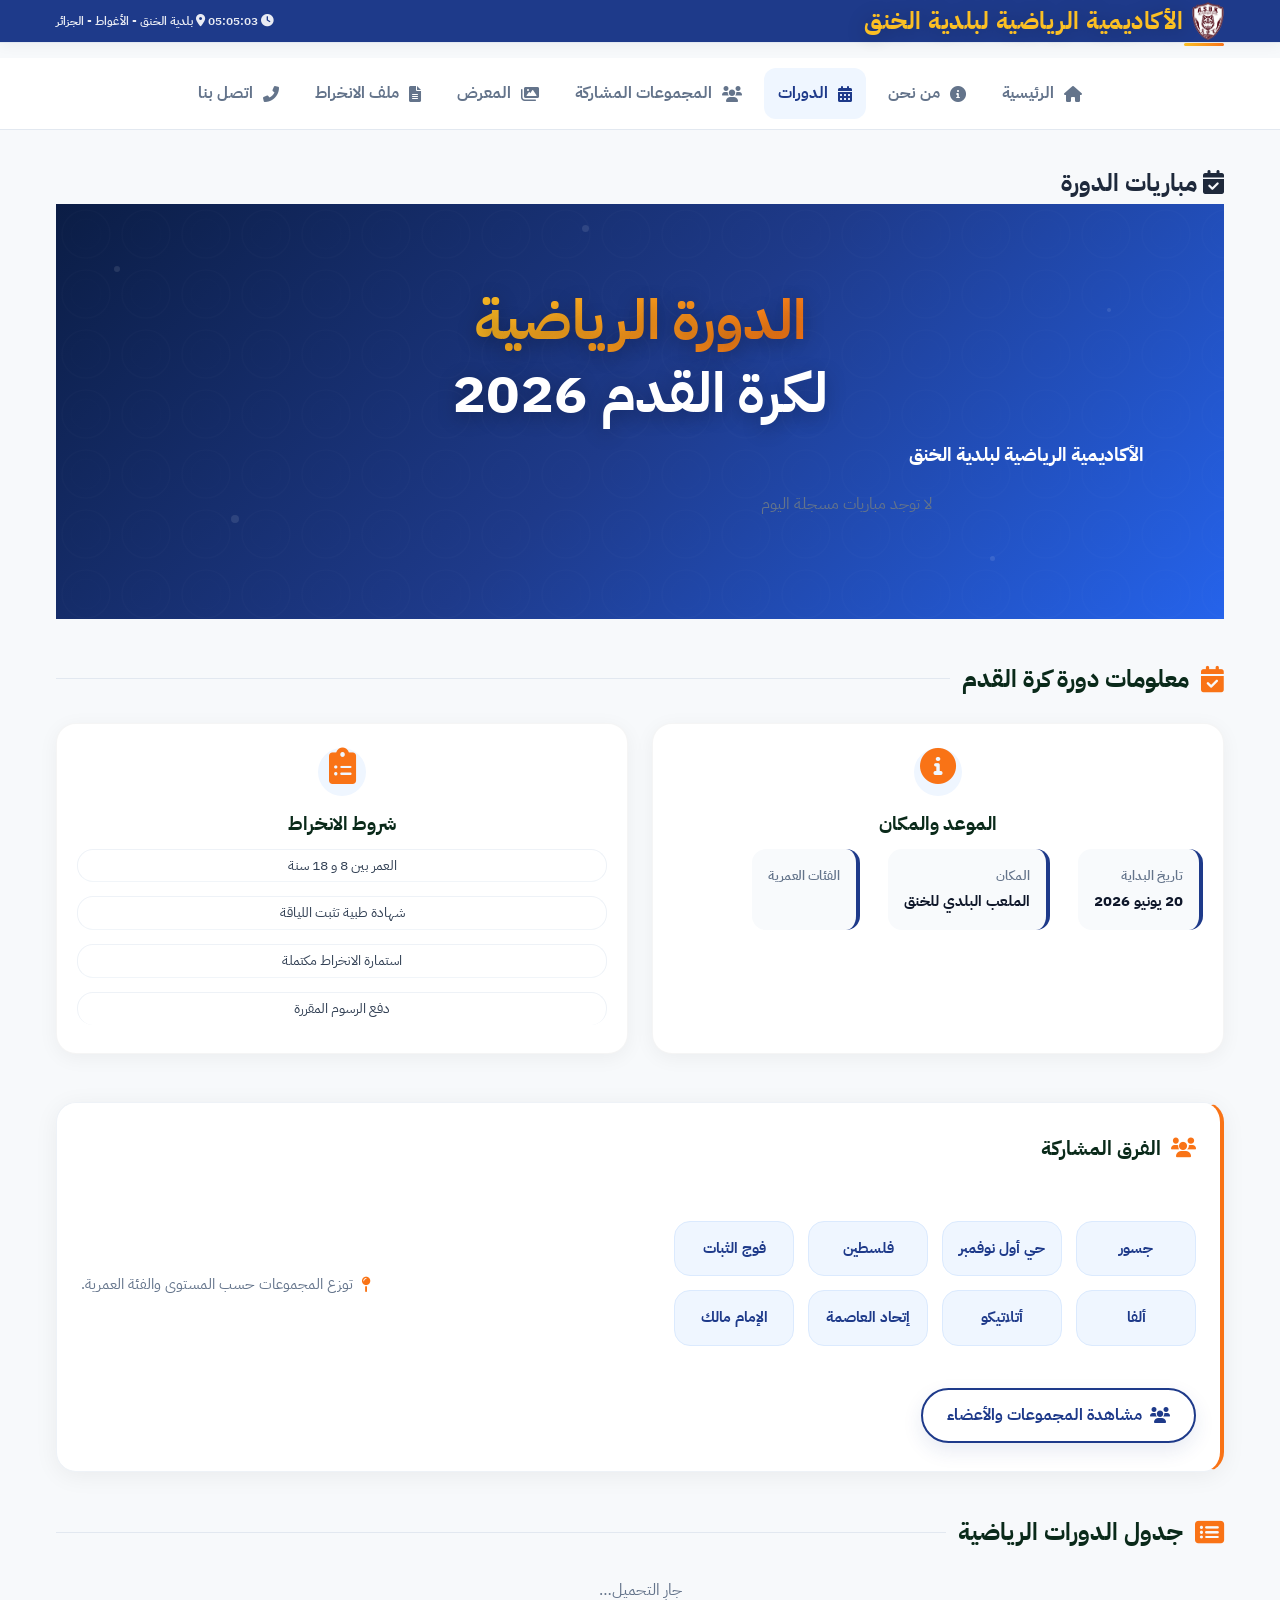
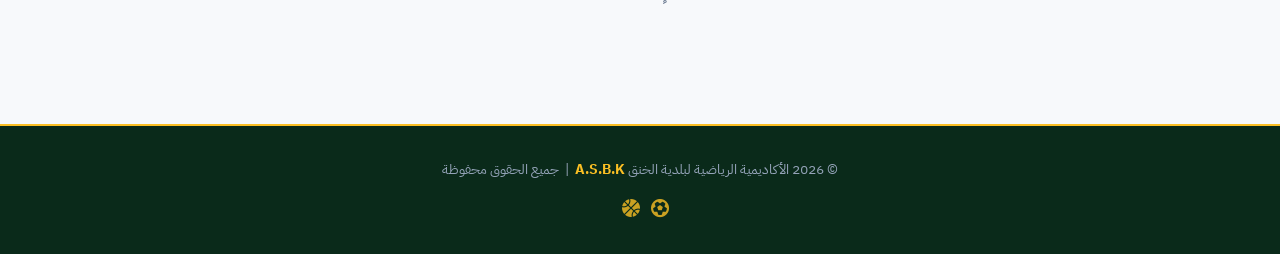
==== commit d4c8198e: "Update courses.html" ====
--- a/courses.html
+++ b/courses.html
@@ -544,7 +544,7 @@
 
 <div class="container">
     <section>
-        <h2 class="section-match"><i class="fas fa-calendar-check"></i>  مباريات اليوم </h2>
+        <h2 class="section-match"><i class="fas fa-calendar-check"></i>  مباريات الدورة </h2>
        
         <!-- Hero Section -->
         <section class="hero-gradient" role="banner" aria-label="القسم الرئيسي">
@@ -609,16 +609,16 @@
         </div>
 
         <div class="tournament-info">
-            <h3 class="info-title"><i class="fas fa-users"></i> المجموعات المشاركة (8 مجموعات)</h3>
+            <h3 class="info-title"><i class="fas fa-users"></i> الفرق المشاركة</h3>
             <div class="groups-list">
-                <span>المجموعة 1</span>
-                <span>المجموعة 2</span>
-                <span>المجموعة 3</span>
-                <span>المجموعة 4</span>
-                <span>المجموعة 5</span>
-                <span>المجموعة 6</span>
-                <span>المجموعة 7</span>
-                <span>المجموعة 8</span>
+                <span>جسور </span>
+                <span>حي أول نوفمبر </span>
+                <span> فلسطين</span>
+                <span>فوج الثبات </span>
+                <span> ألفا</span>
+                <span>أتلاتيكو </span>
+                <span> إتحاد العاصمة</span>
+                <span>الإمام مالك </span>
             </div>
             <p class="groups-note"><i class="fas fa-map-pin"></i> توزع المجموعات حسب المستوى والفئة العمرية.</p>
             <a href="teams.html" class="btn btn-outline"><i class="fas fa-users"></i> مشاهدة المجموعات والأعضاء</a>
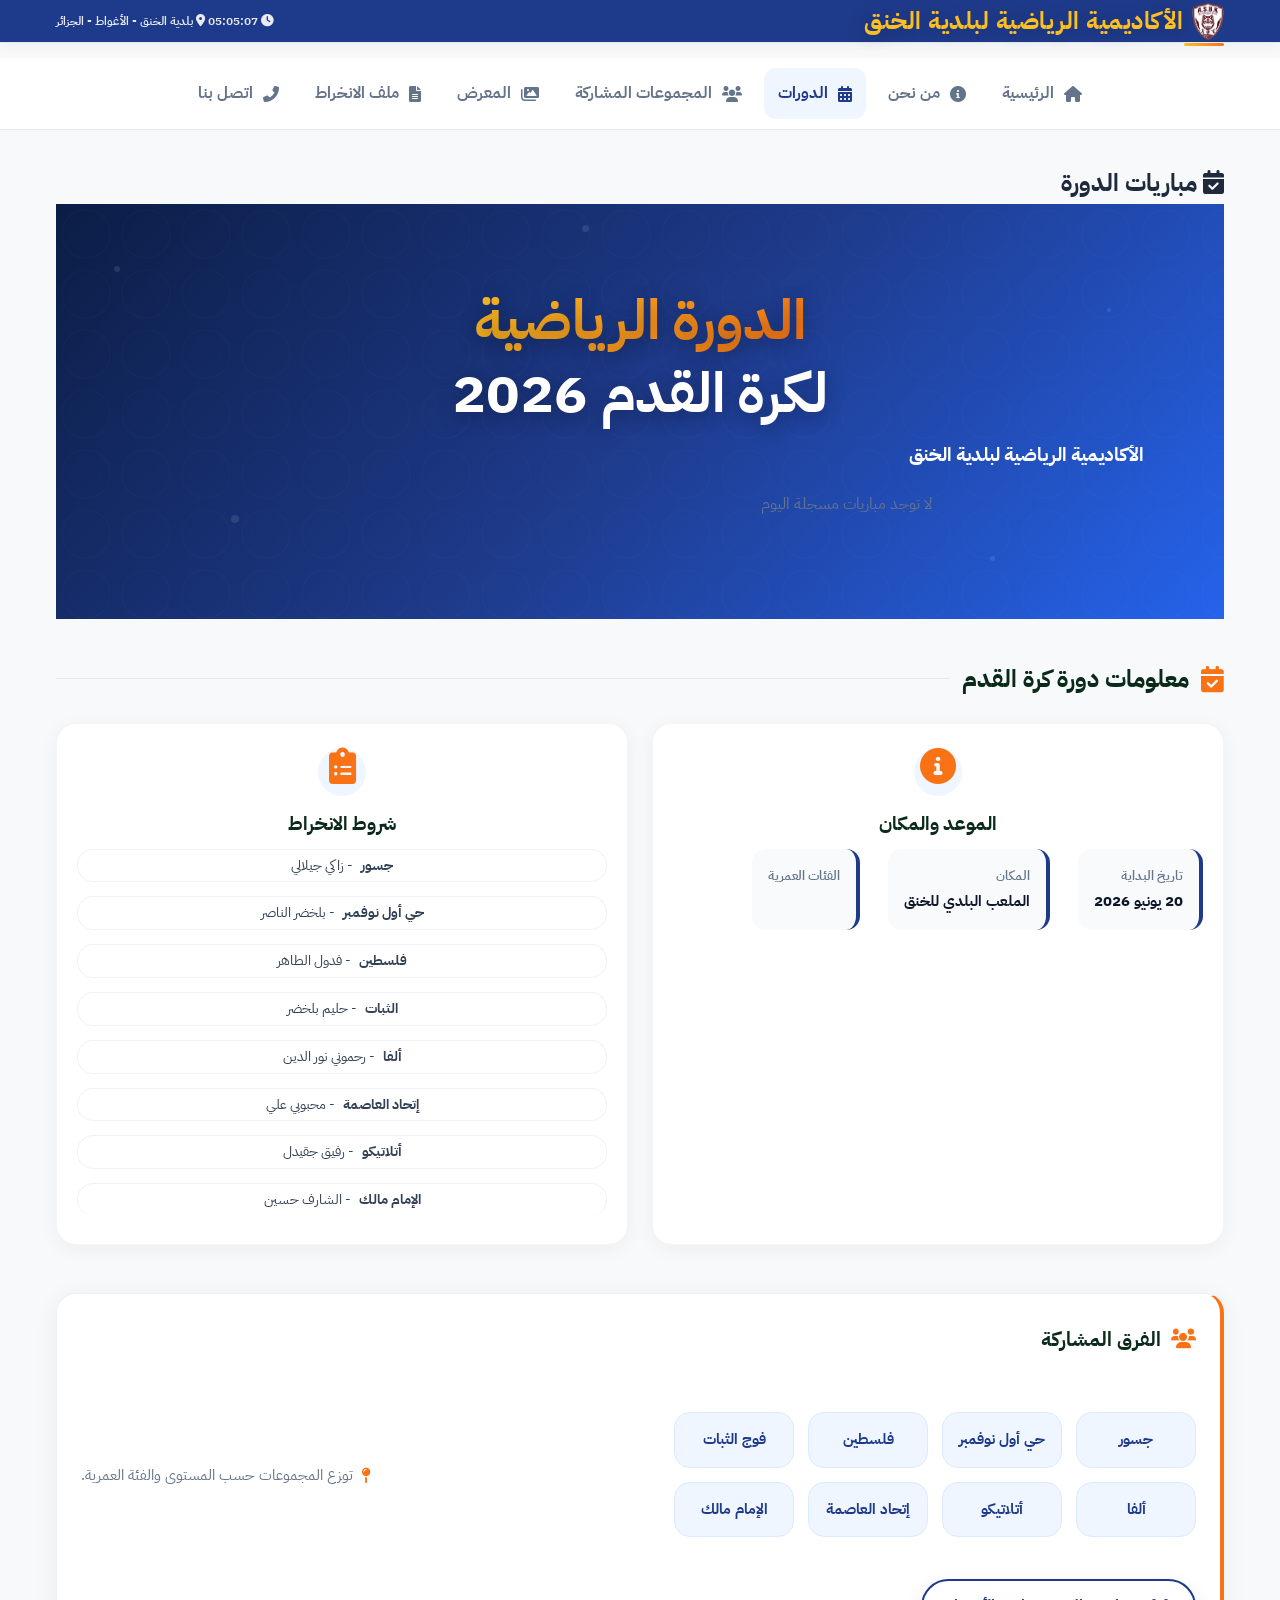
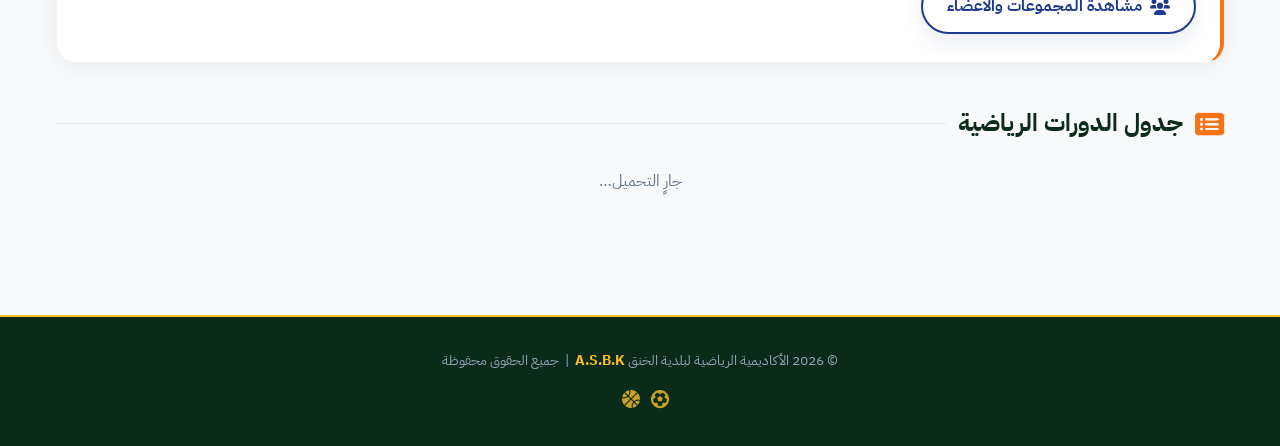
==== commit 7d30a32d: "Update courses.html" ====
--- a/courses.html
+++ b/courses.html
@@ -599,12 +599,16 @@
             <div class="card">
                 <i class="fas fa-clipboard-list"></i>
                 <h3>شروط الانخراط</h3>
-                <ul id="enrollmentConditionsContainer" class="conditions-list">
-                    <li>العمر بين 8 و 18 سنة</li>
-                    <li>شهادة طبية تثبت اللياقة</li>
-                    <li>استمارة الانخراط مكتملة</li>
-                    <li>دفع الرسوم المقررة</li>
-                </ul>
+                <ul id="teamsContainer" class="conditions-list">
+                     <li><strong>جسور</strong> - زاكي جيلالي</li>
+                     <li><strong>حي أول نوفمبر</strong> - بلخضر الناصر</li>
+                     <li><strong>فلسطين</strong> - فدول الطاهر</li>
+                     <li><strong>الثبات</strong> - حليم بلخضر</li>
+                     <li><strong>ألفا</strong> - رحموني نور الدين</li>
+                     <li><strong>إتحاد العاصمة</strong> - محبوبي علي</li>
+                     <li><strong>أتلاتيكو</strong> - رفيق جقيدل</li>
+                     <li><strong>الإمام مالك</strong> - الشارف حسين</li>
+                    </ul>
                 </div>
         </div>
 
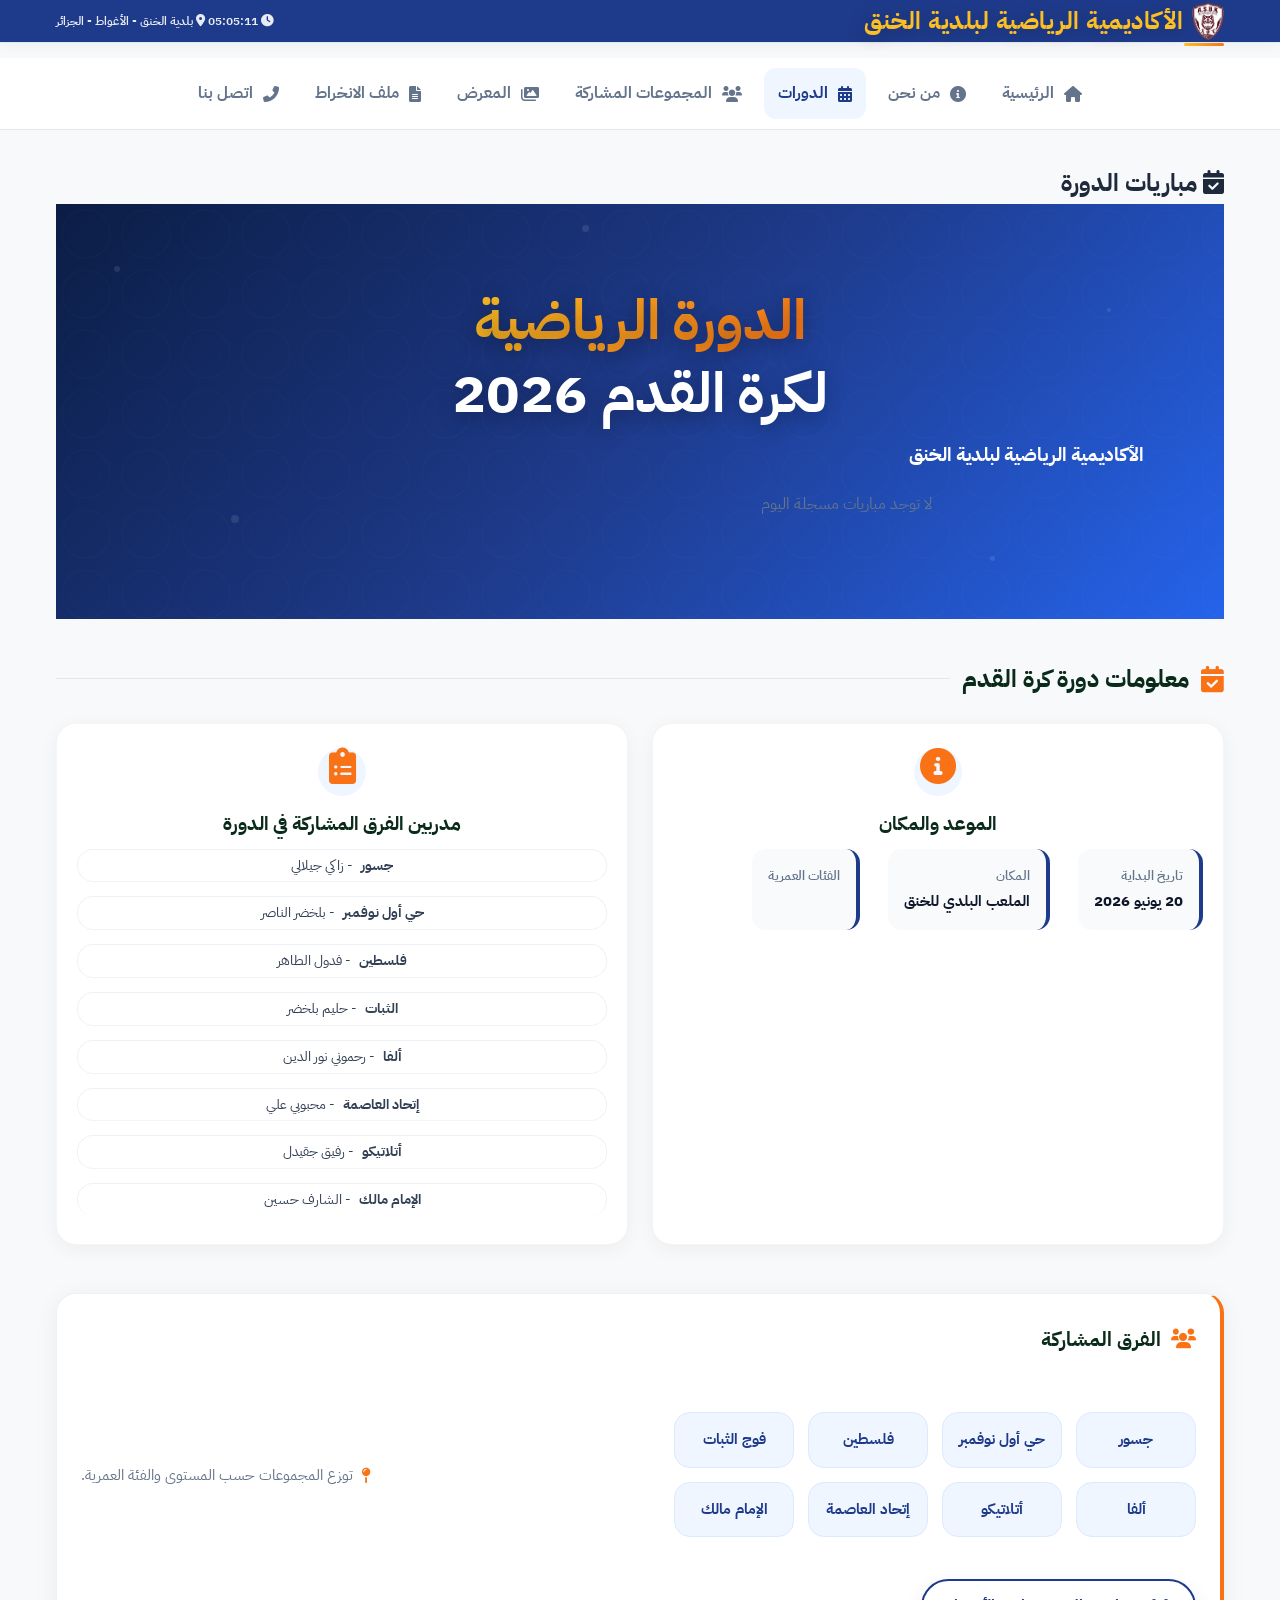
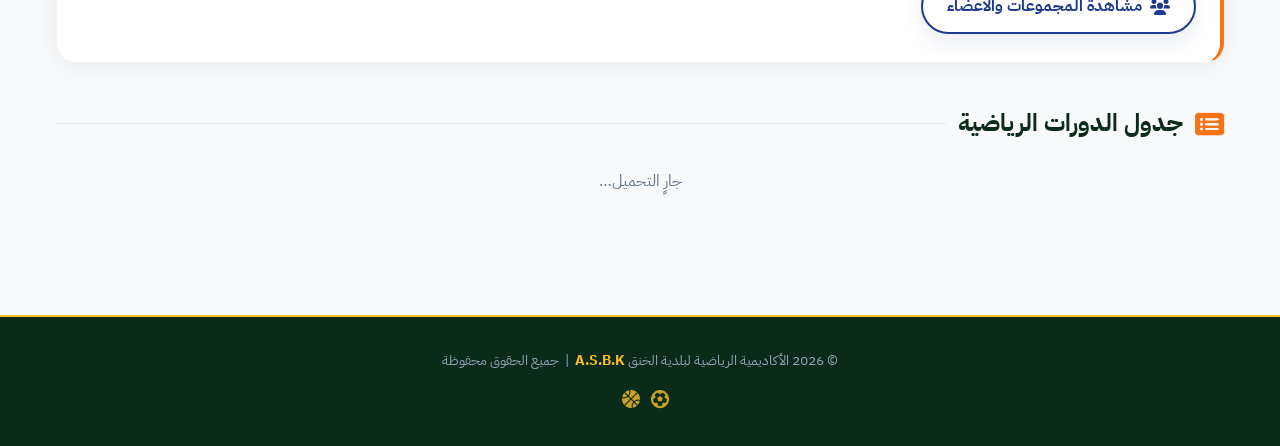
==== commit 37bf364e: "Update courses.html" ====
--- a/courses.html
+++ b/courses.html
@@ -598,7 +598,7 @@
             </div>
             <div class="card">
                 <i class="fas fa-clipboard-list"></i>
-                <h3>شروط الانخراط</h3>
+                <h3> مدربين الفرق المشاركة في الدورة</h3>
                 <ul id="teamsContainer" class="conditions-list">
                      <li><strong>جسور</strong> - زاكي جيلالي</li>
                      <li><strong>حي أول نوفمبر</strong> - بلخضر الناصر</li>
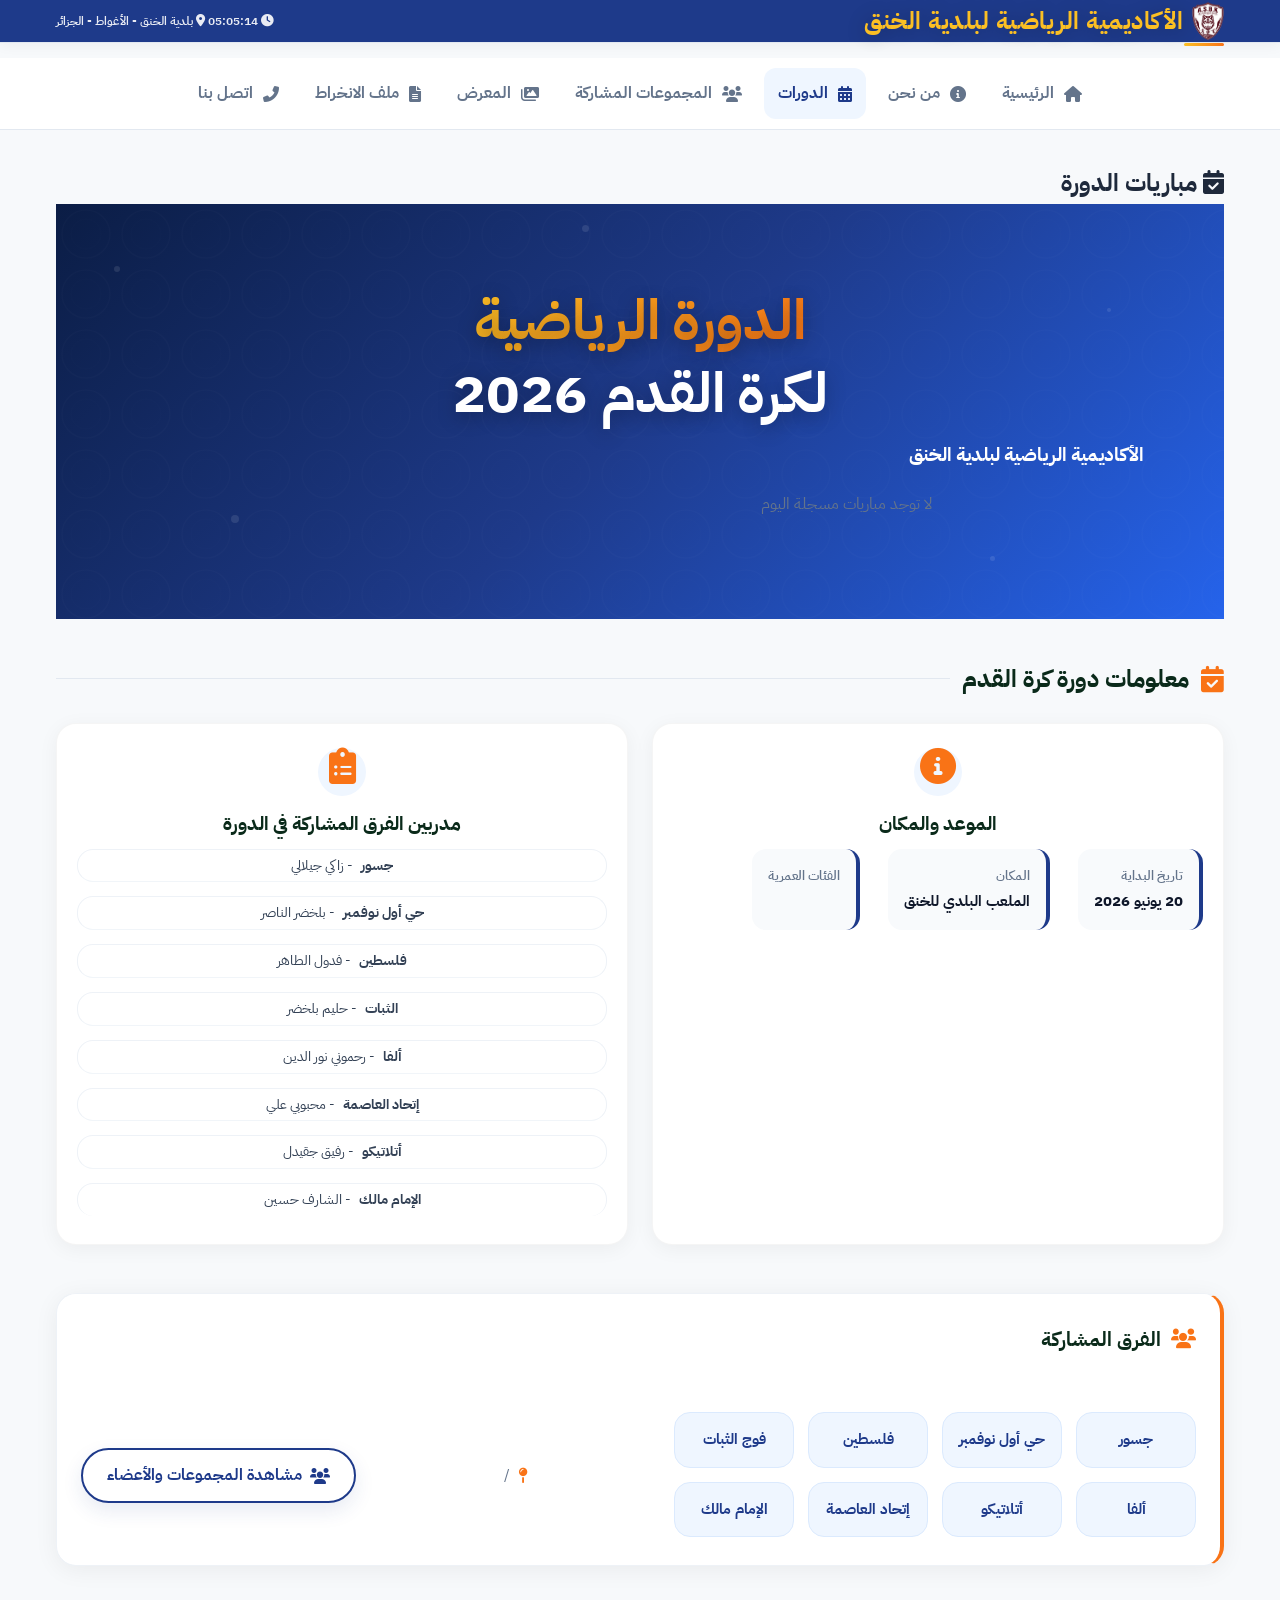
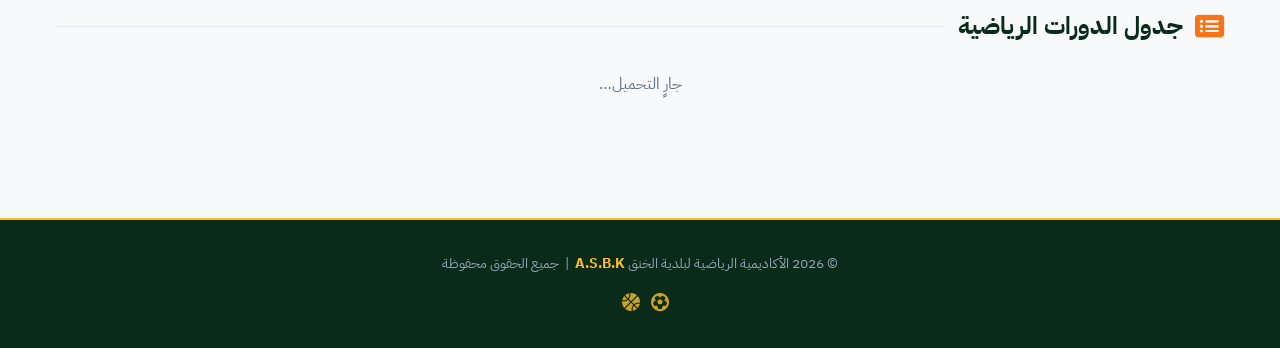
==== commit 4a9e3a5c: "Update courses.html" ====
--- a/courses.html
+++ b/courses.html
@@ -624,7 +624,7 @@
                 <span> إتحاد العاصمة</span>
                 <span>الإمام مالك </span>
             </div>
-            <p class="groups-note"><i class="fas fa-map-pin"></i> توزع المجموعات حسب المستوى والفئة العمرية.</p>
+            <p class="groups-note"><i class="fas fa-map-pin"></i> /</p>
             <a href="teams.html" class="btn btn-outline"><i class="fas fa-users"></i> مشاهدة المجموعات والأعضاء</a>
         </div>
 
